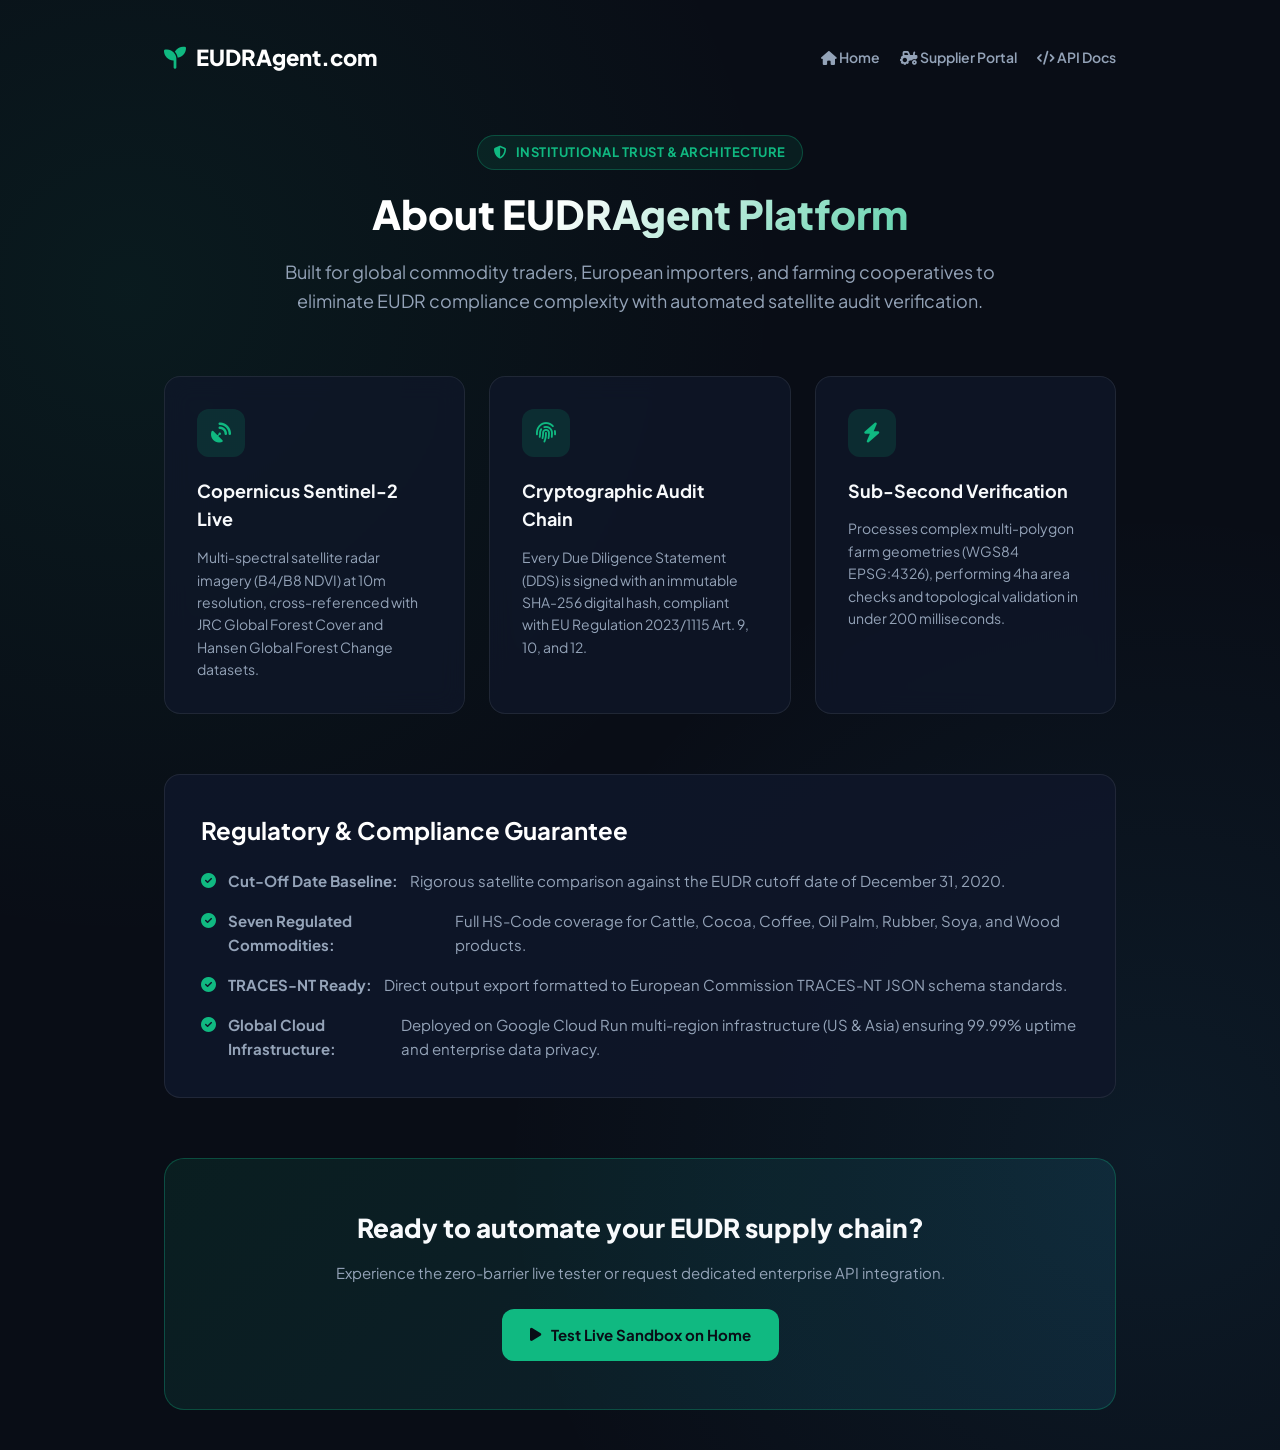
==== app/static/about.html @ d0d59ae8 "feat: add vector favicon, /about trust architecture page, and 7-language global switcher" ====
<!DOCTYPE html>
<html lang="en">
<head>
  <meta charset="UTF-8">
  <meta name="viewport" content="width=device-width, initial-scale=1.0">
  <title>About Us & Compliance Architecture | EUDRAgent.com</title>
  <meta name="description" content="EUDRAgent.com provides enterprise-grade EU Deforestation Regulation (EUDR 2023/1115) automated compliance, Sentinel-2 satellite radar verification, and TRACES-NT DDS generation.">
  <link rel="icon" type="image/svg+xml" href="/static/favicon.svg">
  <link href="https://fonts.googleapis.com/css2?family=Plus+Jakarta+Sans:wght@300;400;500;600;700;800&family=JetBrains+Mono:wght@400;600&display=swap" rel="stylesheet">
  <link rel="stylesheet" href="https://cdnjs.cloudflare.com/ajax/libs/font-awesome/6.4.0/css/all.min.css">
  <style>
    :root {
      --bg-dark: #090d16;
      --card-bg: rgba(15, 23, 42, 0.75);
      --card-border: rgba(255, 255, 255, 0.08);
      --emerald: #10b981;
      --sky: #38bdf8;
      --text: #f8fafc;
      --text-muted: #94a3b8;
    }
    * { margin: 0; padding: 0; box-sizing: border-box; }
    body {
      background: var(--bg-dark);
      color: var(--text);
      font-family: 'Plus Jakarta Sans', sans-serif;
      line-height: 1.6;
      background-image: 
        radial-gradient(circle at 10% 20%, rgba(16, 185, 129, 0.08) 0%, transparent 40%),
        radial-gradient(circle at 90% 80%, rgba(56, 189, 248, 0.08) 0%, transparent 40%);
    }
    .container { max-width: 1000px; margin: 0 auto; padding: 40px 24px; }
    header { display: flex; justify-content: space-between; align-items: center; margin-bottom: 60px; }
    .logo { font-size: 22px; font-weight: 800; color: #fff; text-decoration: none; display: flex; align-items: center; gap: 10px; }
    .logo i { color: var(--emerald); }
    .nav-link { color: var(--text-muted); text-decoration: none; font-size: 14px; font-weight: 600; transition: color 0.2s; }
    .nav-link:hover { color: #fff; }
    .hero { text-align: center; margin-bottom: 60px; }
    .badge { display: inline-flex; align-items: center; gap: 8px; padding: 6px 16px; border-radius: 9999px; background: rgba(16, 185, 129, 0.1); border: 1px solid rgba(16, 185, 129, 0.3); color: var(--emerald); font-size: 13px; font-weight: 700; margin-bottom: 20px; text-transform: uppercase; letter-spacing: 0.5px; }
    h1 { font-size: 40px; font-weight: 800; line-height: 1.2; margin-bottom: 20px; background: linear-gradient(135deg, #fff 40%, var(--emerald)); -webkit-background-clip: text; -webkit-text-fill-color: transparent; }
    p.lead { font-size: 18px; color: var(--text-muted); max-width: 760px; margin: 0 auto; }
    .grid { display: grid; grid-template-columns: repeat(auto-fit, minmax(280px, 1fr)); gap: 24px; margin-bottom: 60px; }
    .card { background: var(--card-bg); border: 1px solid var(--card-border); border-radius: 16px; padding: 32px; backdrop-filter: blur(12px); }
    .card-icon { width: 48px; height: 48px; border-radius: 12px; background: rgba(16, 185, 129, 0.15); display: flex; align-items: center; justify-content: center; color: var(--emerald); font-size: 20px; margin-bottom: 20px; }
    .card h3 { font-size: 18px; font-weight: 700; margin-bottom: 12px; }
    .card p { font-size: 14px; color: var(--text-muted); }
    .spec-box { background: rgba(15, 23, 42, 0.9); border: 1px solid var(--card-border); border-radius: 16px; padding: 36px; margin-bottom: 60px; }
    .spec-box h2 { font-size: 24px; font-weight: 700; margin-bottom: 20px; color: #fff; }
    .spec-list { list-style: none; display: flex; flex-direction: column; gap: 16px; }
    .spec-list li { display: flex; align-items: flex-start; gap: 12px; font-size: 15px; color: var(--text-muted); }
    .spec-list li i { color: var(--emerald); margin-top: 4px; }
    .cta-box { text-align: center; background: linear-gradient(135deg, rgba(16, 185, 129, 0.1), rgba(56, 189, 248, 0.1)); border: 1px solid rgba(16, 185, 129, 0.3); border-radius: 20px; padding: 48px 24px; }
    .btn { display: inline-flex; align-items: center; gap: 10px; background: var(--emerald); color: #090d16; font-weight: 700; padding: 14px 28px; border-radius: 12px; text-decoration: none; font-size: 15px; transition: transform 0.2s, box-shadow 0.2s; }
    .btn:hover { transform: translateY(-2px); box-shadow: 0 10px 25px rgba(16, 185, 129, 0.3); }
  </style>
</head>
<body>
  <div class="container">
    <header>
      <a href="/" class="logo"><i class="fa-solid fa-seedling"></i> EUDRAgent.com</a>
      <div style="display: flex; gap: 20px; align-items: center;">
        <a href="/" class="nav-link"><i class="fa-solid fa-house"></i> Home</a>
        <a href="/supplier-portal" class="nav-link"><i class="fa-solid fa-tractor"></i> Supplier Portal</a>
        <a href="/docs" class="nav-link"><i class="fa-solid fa-code"></i> API Docs</a>
      </div>
    </header>

    <div class="hero">
      <div class="badge"><i class="fa-solid fa-shield-halved"></i> Institutional Trust & Architecture</div>
      <h1>About EUDRAgent Platform</h1>
      <p class="lead">Built for global commodity traders, European importers, and farming cooperatives to eliminate EUDR compliance complexity with automated satellite audit verification.</p>
    </div>

    <div class="grid">
      <div class="card">
        <div class="card-icon"><i class="fa-solid fa-satellite-dish"></i></div>
        <h3>Copernicus Sentinel-2 Live</h3>
        <p>Multi-spectral satellite radar imagery (B4/B8 NDVI) at 10m resolution, cross-referenced with JRC Global Forest Cover and Hansen Global Forest Change datasets.</p>
      </div>
      <div class="card">
        <div class="card-icon"><i class="fa-solid fa-fingerprint"></i></div>
        <h3>Cryptographic Audit Chain</h3>
        <p>Every Due Diligence Statement (DDS) is signed with an immutable SHA-256 digital hash, compliant with EU Regulation 2023/1115 Art. 9, 10, and 12.</p>
      </div>
      <div class="card">
        <div class="card-icon"><i class="fa-solid fa-bolt"></i></div>
        <h3>Sub-Second Verification</h3>
        <p>Processes complex multi-polygon farm geometries (WGS84 EPSG:4326), performing 4ha area checks and topological validation in under 200 milliseconds.</p>
      </div>
    </div>

    <div class="spec-box">
      <h2>Regulatory & Compliance Guarantee</h2>
      <ul class="spec-list">
        <li><i class="fa-solid fa-circle-check"></i> <strong>Cut-Off Date Baseline:</strong> Rigorous satellite comparison against the EUDR cutoff date of December 31, 2020.</li>
        <li><i class="fa-solid fa-circle-check"></i> <strong>Seven Regulated Commodities:</strong> Full HS-Code coverage for Cattle, Cocoa, Coffee, Oil Palm, Rubber, Soya, and Wood products.</li>
        <li><i class="fa-solid fa-circle-check"></i> <strong>TRACES-NT Ready:</strong> Direct output export formatted to European Commission TRACES-NT JSON schema standards.</li>
        <li><i class="fa-solid fa-circle-check"></i> <strong>Global Cloud Infrastructure:</strong> Deployed on Google Cloud Run multi-region infrastructure (US & Asia) ensuring 99.99% uptime and enterprise data privacy.</li>
      </ul>
    </div>

    <div class="cta-box">
      <h2 style="font-size: 26px; font-weight: 800; margin-bottom: 12px;">Ready to automate your EUDR supply chain?</h2>
      <p style="color: var(--text-muted); margin-bottom: 24px; font-size: 15px;">Experience the zero-barrier live tester or request dedicated enterprise API integration.</p>
      <a href="/" class="btn"><i class="fa-solid fa-play"></i> Test Live Sandbox on Home</a>
    </div>
  </div>
</body>
</html>
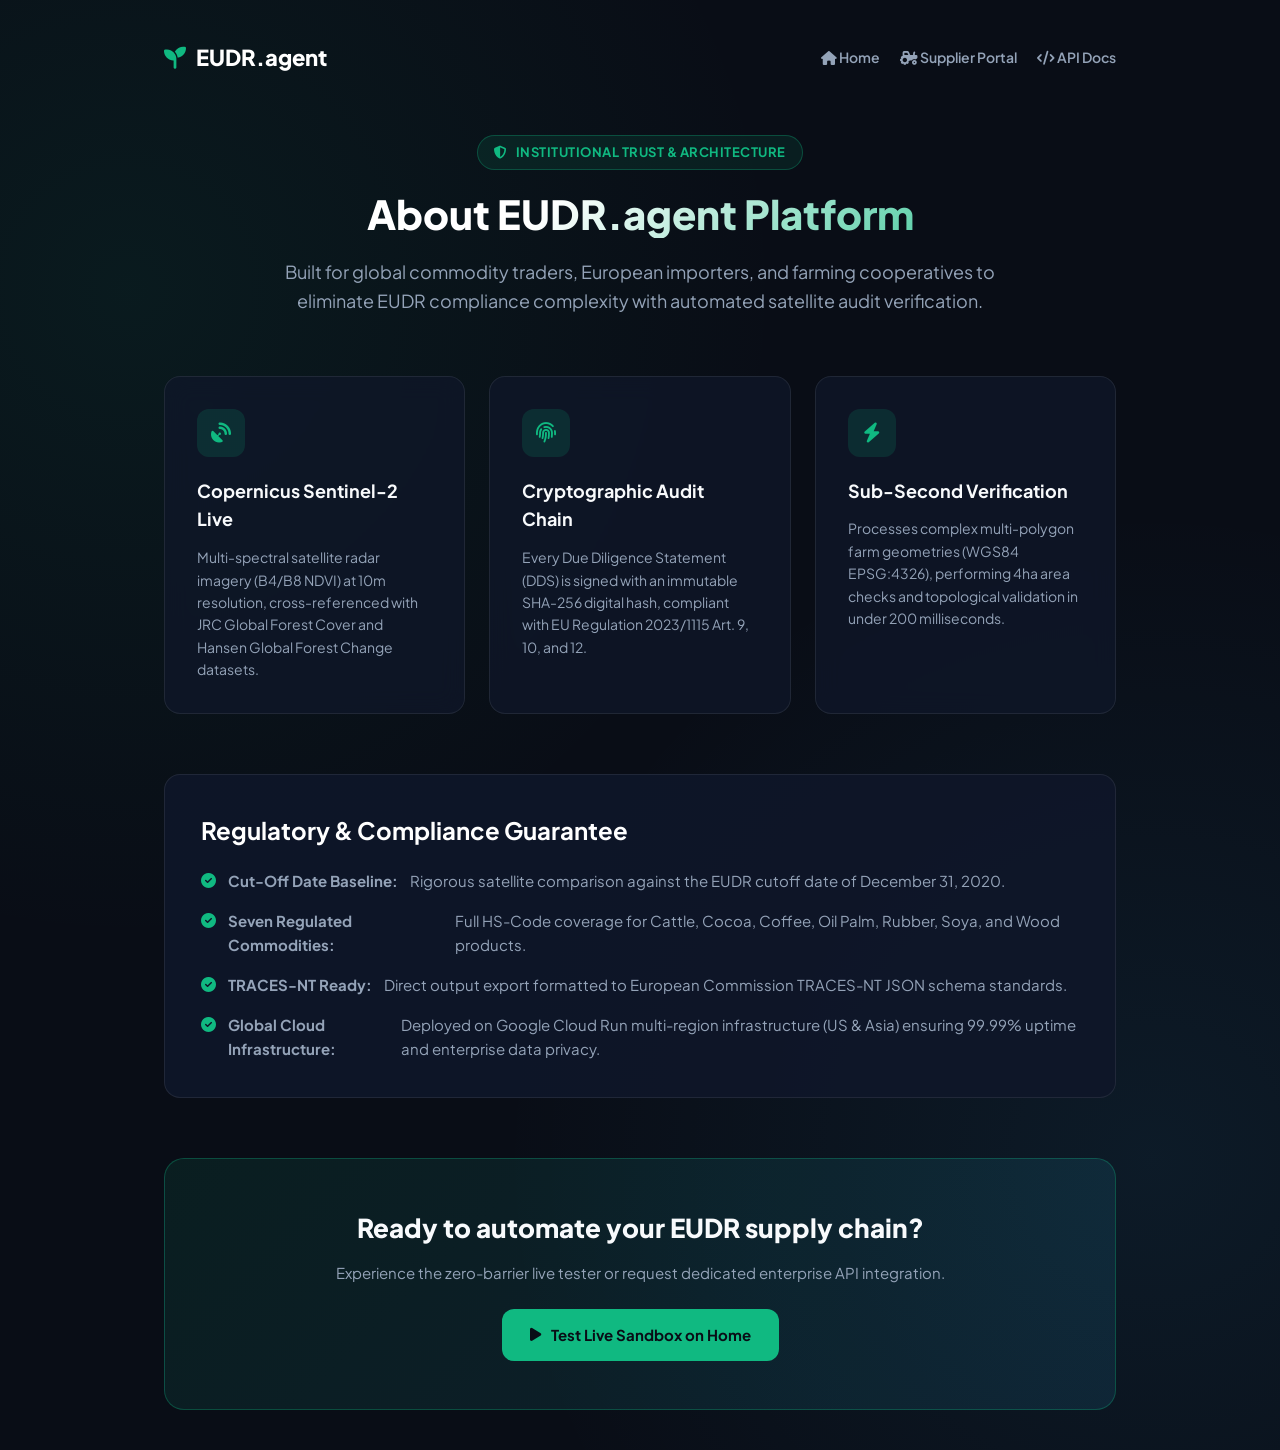
==== commit b226f4c7: "feat(enterprise): add B2B VIES tax validation, HMAC webhook dispatcher, and enterprise portal upgrad" ====
--- a/app/static/about.html
+++ b/app/static/about.html
@@ -3,8 +3,19 @@
 <head>
   <meta charset="UTF-8">
   <meta name="viewport" content="width=device-width, initial-scale=1.0">
-  <title>About Us & Compliance Architecture | EUDRAgent.com</title>
+  <title>About Us &amp; Compliance Architecture | EUDRAgent.com</title>
   <meta name="description" content="EUDRAgent.com provides enterprise-grade EU Deforestation Regulation (EUDR 2023/1115) automated compliance, Sentinel-2 satellite radar verification, and TRACES-NT DDS generation.">
+  <link rel="canonical" href="https://eudragent.com/about">
+  <meta name="robots" content="index, follow">
+  
+  <!-- Open Graph -->
+  <meta property="og:type" content="website">
+  <meta property="og:url" content="https://eudragent.com/about">
+  <meta property="og:site_name" content="EUDR.agent">
+  <meta property="og:title" content="About Us &amp; Compliance Architecture | EUDR.agent">
+  <meta property="og:description" content="Enterprise-grade EU Deforestation Regulation (EUDR 2023/1115) automated compliance, Sentinel-2 satellite radar verification, and TRACES-NT DDS generation.">
+  <meta property="og:image" content="https://eudragent.com/static/eudr_usage_tutorial.webp">
+  
   <link rel="icon" type="image/svg+xml" href="/static/favicon.svg">
   <link href="https://fonts.googleapis.com/css2?family=Plus+Jakarta+Sans:wght@300;400;500;600;700;800&family=JetBrains+Mono:wght@400;600&display=swap" rel="stylesheet">
   <link rel="stylesheet" href="https://cdnjs.cloudflare.com/ajax/libs/font-awesome/6.4.0/css/all.min.css">
@@ -56,7 +67,7 @@
 <body>
   <div class="container">
     <header>
-      <a href="/" class="logo"><i class="fa-solid fa-seedling"></i> EUDRAgent.com</a>
+      <a href="/" class="logo"><i class="fa-solid fa-seedling"></i> EUDR.agent</a>
       <div style="display: flex; gap: 20px; align-items: center;">
         <a href="/" class="nav-link"><i class="fa-solid fa-house"></i> Home</a>
         <a href="/supplier-portal" class="nav-link"><i class="fa-solid fa-tractor"></i> Supplier Portal</a>
@@ -66,7 +77,7 @@
 
     <div class="hero">
       <div class="badge"><i class="fa-solid fa-shield-halved"></i> Institutional Trust & Architecture</div>
-      <h1>About EUDRAgent Platform</h1>
+      <h1>About EUDR.agent Platform</h1>
       <p class="lead">Built for global commodity traders, European importers, and farming cooperatives to eliminate EUDR compliance complexity with automated satellite audit verification.</p>
     </div>
 
